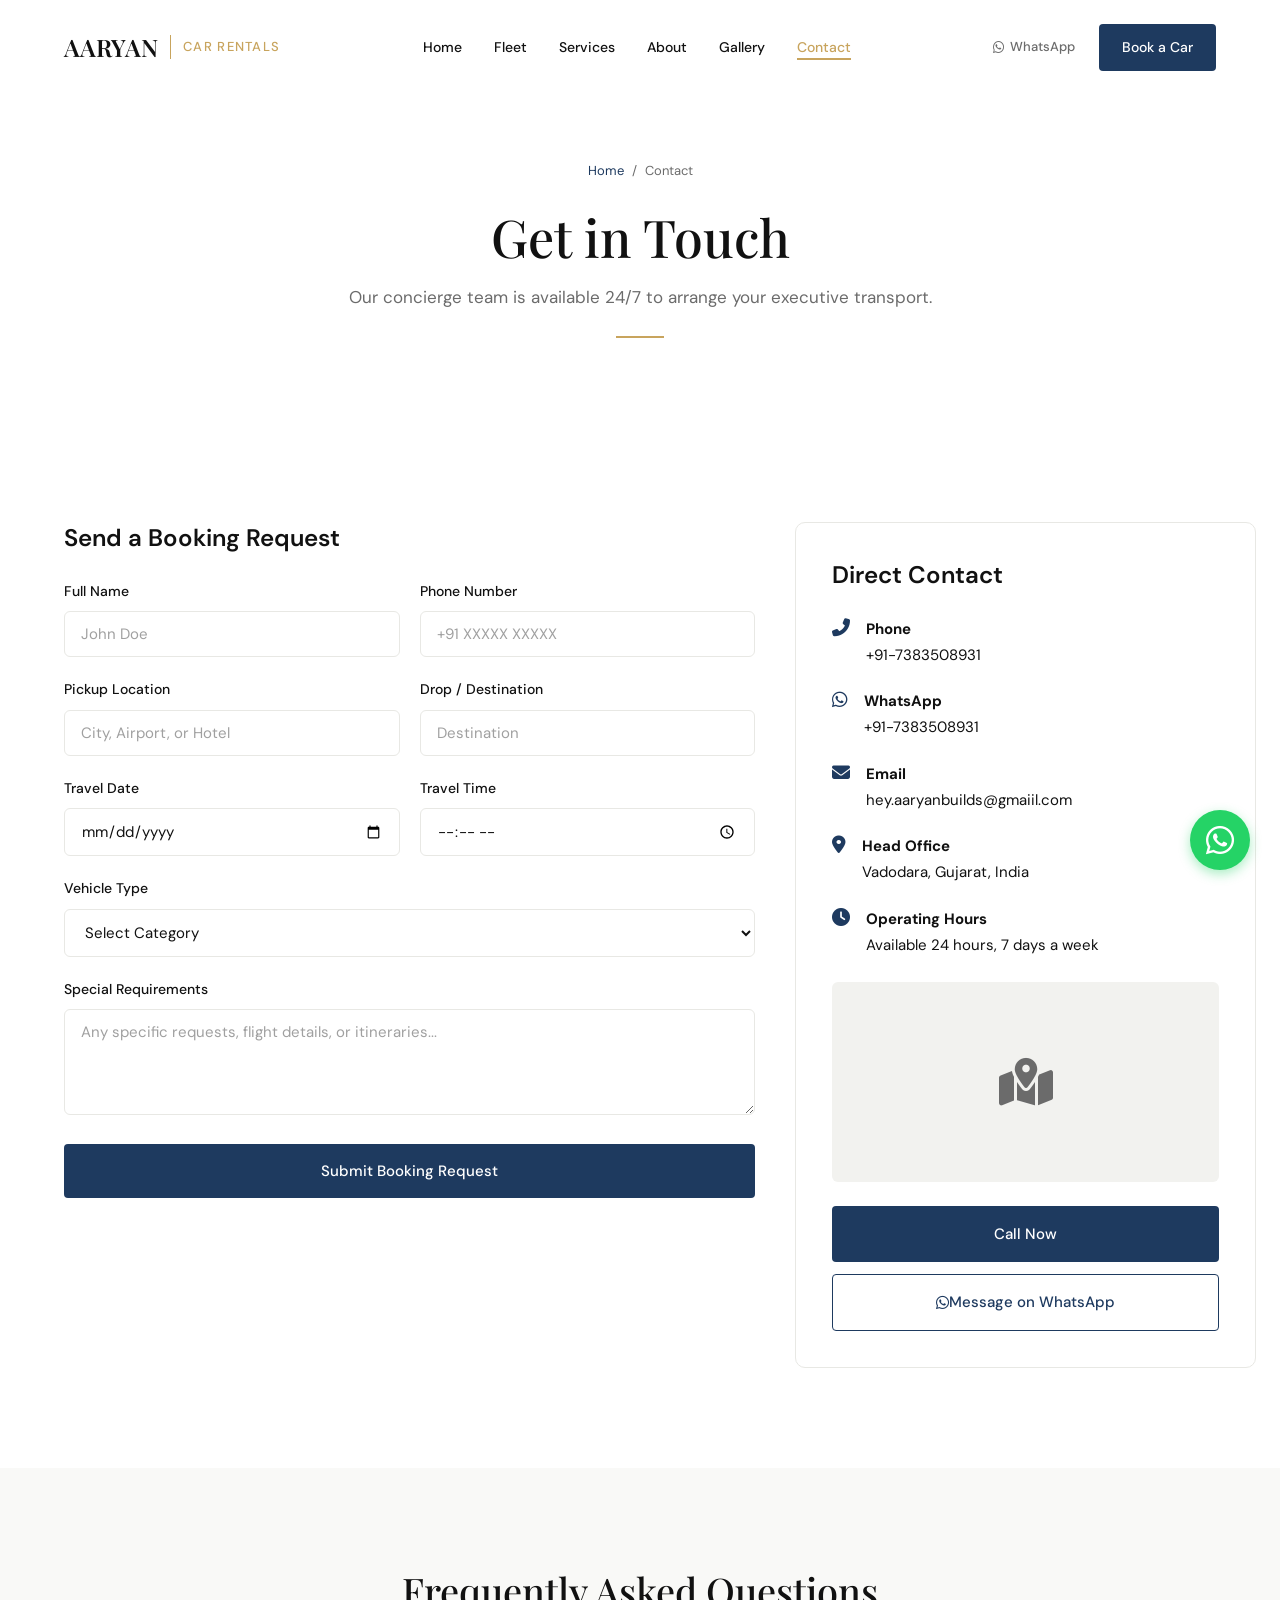
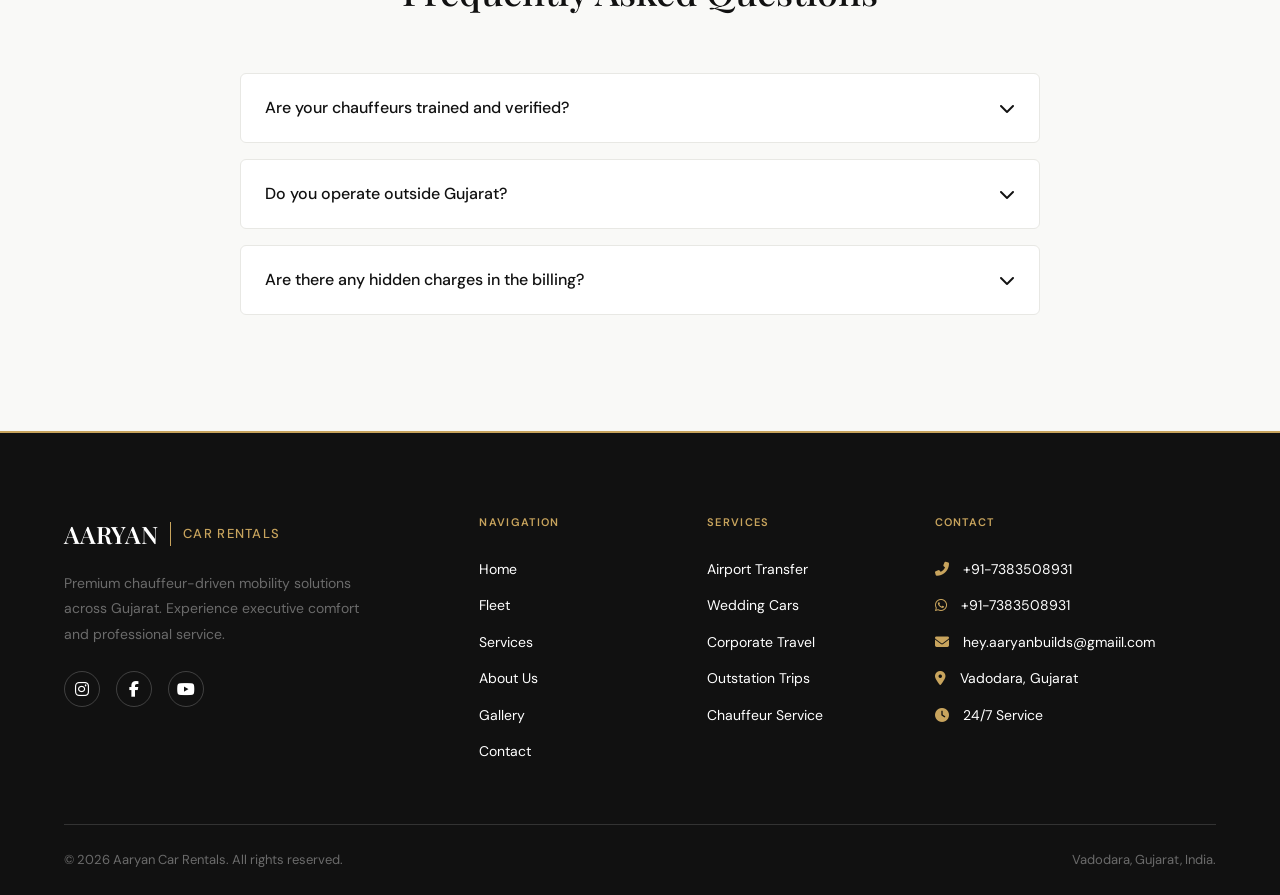
==== pages/contact.html @ c967dcd8 "Creates a whole website including SEO for car rental." ====
<!DOCTYPE html>
<html lang="en">
<head>
  <meta charset="UTF-8">
  <meta name="viewport" content="width=device-width, initial-scale=1.0">
  <title>Contact Us | Aaryan Car Rentals | Book Your Journey</title>
  <meta name="description" content="Contact Aaryan Car Rentals for luxury car bookings in Gujarat. Call, WhatsApp, or email us for airport transfers, weddings, and corporate travel.">
  
  <link rel="stylesheet" href="https://cdnjs.cloudflare.com/ajax/libs/font-awesome/6.4.0/css/all.min.css">
  <link rel="stylesheet" href="../assets/css/styles.css">
</head>
<body>

  <!-- Navbar -->
  <nav class="navbar">
    <div class="container nav-container">
      <a href="../index.html" class="nav-brand">
        <span class="logo-text">AARYAN</span>
        <div class="logo-separator"></div>
        <span class="logo-sub">Car Rentals</span>
      </a>
      
      <button class="mobile-menu-btn">
        <i class="fas fa-bars"></i>
      </button>

      <ul class="nav-links">
        <li><a href="../index.html" class="nav-link">Home</a></li>
        <li><a href="fleet.html" class="nav-link">Fleet</a></li>
        <li><a href="services.html" class="nav-link">Services</a></li>
        <li><a href="about.html" class="nav-link">About</a></li>
        <li><a href="gallery.html" class="nav-link">Gallery</a></li>
        <li><a href="contact.html" class="nav-link active">Contact</a></li>
      </ul>

      <div class="nav-actions">
        <a href="https://wa.me/917383508931" class="whatsapp-link" target="_blank">
          <i class="fab fa-whatsapp"></i> WhatsApp
        </a>
        <a href="contact.html" class="btn btn-primary nav-book-btn">Book a Car</a>
      </div>
    </div>
  </nav>

  <!-- Mobile Menu -->
  <div class="mobile-menu-overlay">
    <div class="mobile-nav-links">
      <a href="../index.html" class="mobile-nav-link">Home</a>
      <a href="fleet.html" class="mobile-nav-link">Fleet</a>
      <a href="services.html" class="mobile-nav-link">Services</a>
      <a href="about.html" class="mobile-nav-link">About</a>
      <a href="gallery.html" class="mobile-nav-link">Gallery</a>
      <a href="contact.html" class="mobile-nav-link">Contact</a>
    </div>
    <div class="mobile-nav-actions">
      <a href="contact.html" class="btn btn-primary">Book a Car</a>
      <a href="https://wa.me/917383508931" class="whatsapp-link" target="_blank">
        <i class="fab fa-whatsapp"></i> WhatsApp
      </a>
    </div>
  </div>

  <!-- Page Hero -->
  <header class="page-hero section-soft">
    <div class="container">
      <div class="breadcrumb animate-on-scroll">
        <a href="../index.html">Home</a> / <span>Contact</span>
      </div>
      <h1 class="page-hero-title animate-on-scroll delay-1">Get in Touch</h1>
      <p class="section-subtitle animate-on-scroll delay-2" style="max-width: 600px; margin: 0 auto;">Our concierge team is available 24/7 to arrange your executive transport.</p>
      <div class="gold-line-center animate-on-scroll delay-3"></div>
    </div>
  </header>

  <!-- Booking Section -->
  <section class="section">
    <div class="container">
      <div class="booking-grid">
        
        <!-- Form -->
        <div class="booking-form-wrapper animate-on-scroll">
          <h3 style="margin-bottom: 24px;">Send a Booking Request</h3>
          <form action="#" method="POST">
            <div class="form-row">
              <div class="form-group">
                <label class="form-label">Full Name</label>
                <input type="text" class="form-control" placeholder="John Doe" required>
              </div>
              <div class="form-group">
                <label class="form-label">Phone Number</label>
                <input type="tel" class="form-control" placeholder="+91 XXXXX XXXXX" required>
              </div>
            </div>
            
            <div class="form-row">
              <div class="form-group">
                <label class="form-label">Pickup Location</label>
                <input type="text" class="form-control" placeholder="City, Airport, or Hotel" required>
              </div>
              <div class="form-group">
                <label class="form-label">Drop / Destination</label>
                <input type="text" class="form-control" placeholder="Destination">
              </div>
            </div>

            <div class="form-row">
              <div class="form-group">
                <label class="form-label">Travel Date</label>
                <input type="date" class="form-control" required>
              </div>
              <div class="form-group">
                <label class="form-label">Travel Time</label>
                <input type="time" class="form-control" required>
              </div>
            </div>

            <div class="form-group">
              <label class="form-label">Vehicle Type</label>
              <select class="form-control" required>
                <option value="">Select Category</option>
                <option value="luxury">Luxury Sedan</option>
                <option value="suv">Premium SUV</option>
                <option value="van">Premium Van</option>
                <option value="wedding">Wedding Car</option>
                <option value="corporate">Corporate Fleet</option>
              </select>
            </div>

            <div class="form-group">
              <label class="form-label">Special Requirements</label>
              <textarea class="form-control" rows="4" placeholder="Any specific requests, flight details, or itineraries..."></textarea>
            </div>

            <button type="submit" class="btn btn-primary" style="width: 100%; padding: 16px;">Submit Booking Request</button>
          </form>
        </div>

        <!-- Contact Info -->
        <div class="booking-contact animate-on-scroll delay-1">
          <div class="contact-card">
            <h3 style="margin-bottom: 24px;">Direct Contact</h3>
            <div class="contact-row">
              <i class="fas fa-phone-alt"></i>
              <div class="contact-info">
                <strong>Phone</strong><br>
                +91-7383508931
              </div>
            </div>
            <div class="contact-row">
              <i class="fab fa-whatsapp"></i>
              <div class="contact-info">
                <strong>WhatsApp</strong><br>
                +91-7383508931
              </div>
            </div>
            <div class="contact-row">
              <i class="fas fa-envelope"></i>
              <div class="contact-info">
                <strong>Email</strong><br>
                hey.aaryanbuilds@gmaiil.com
              </div>
            </div>
            <div class="contact-row">
              <i class="fas fa-map-marker-alt"></i>
              <div class="contact-info">
                <strong>Head Office</strong><br>
                Vadodara, Gujarat, India
              </div>
            </div>
            <div class="contact-row">
              <i class="fas fa-clock"></i>
              <div class="contact-info">
                <strong>Operating Hours</strong><br>
                Available 24 hours, 7 days a week
              </div>
            </div>

            <div class="map-placeholder">
              <i class="fas fa-map-marked-alt fa-3x"></i>
            </div>

            <a href="tel:+917383508931" class="btn btn-primary" style="width: 100%; margin-bottom: 12px;">Call Now</a>
            <a href="https://wa.me/917383508931" class="btn btn-outline" style="width: 100%;"><i class="fab fa-whatsapp"></i> Message on WhatsApp</a>
          </div>
        </div>
      </div>
    </div>
  </section>

  <!-- FAQ Section -->
  <section class="section section-soft">
    <div class="container">
      <div class="section-header text-center animate-on-scroll">
        <h2>Frequently Asked Questions</h2>
      </div>
      
      <div style="max-width: 800px; margin: 0 auto;" class="animate-on-scroll delay-1">
        <div class="faq-item">
          <div class="faq-question">
            <span>Are your chauffeurs trained and verified?</span>
            <i class="fas fa-chevron-down"></i>
          </div>
          <div class="faq-answer">
            Yes, all our chauffeurs undergo rigorous background checks, defensive driving tests, and soft-skills training to ensure a safe, professional, and discreet experience.
          </div>
        </div>
        
        <div class="faq-item">
          <div class="faq-question">
            <span>Do you operate outside Gujarat?</span>
            <i class="fas fa-chevron-down"></i>
          </div>
          <div class="faq-answer">
            While our primary operations and dispatch centers are in Gujarat, we provide outstation travel to neighboring states like Maharashtra and Rajasthan upon request.
          </div>
        </div>

        <div class="faq-item">
          <div class="faq-question">
            <span>Are there any hidden charges in the billing?</span>
            <i class="fas fa-chevron-down"></i>
          </div>
          <div class="faq-answer">
            Absolutely not. We believe in complete transparency. Your quote will clearly outline all costs including fuel, driver allowance, and estimated tolls/taxes. 
          </div>
        </div>
      </div>
    </div>
  </section>

  <!-- Footer -->
  <footer class="footer">
    <div class="container">
      <div class="footer-grid">
        <div class="footer-brand-col">
          <a href="../index.html" class="nav-brand" style="margin-bottom: 16px;">
            <span class="logo-text">AARYAN</span>
            <div class="logo-separator"></div>
            <span class="logo-sub">Car Rentals</span>
          </a>
          <p class="footer-desc">Premium chauffeur-driven mobility solutions across Gujarat. Experience executive comfort and professional service.</p>
          <div class="social-icons">
            <a href="#" class="social-icon"><i class="fab fa-instagram"></i></a>
            <a href="#" class="social-icon"><i class="fab fa-facebook-f"></i></a>
            <a href="#" class="social-icon"><i class="fab fa-youtube"></i></a>
          </div>
        </div>
        
        <div>
          <h4 class="footer-heading">NAVIGATION</h4>
          <div class="footer-links">
            <a href="../index.html">Home</a>
            <a href="fleet.html">Fleet</a>
            <a href="services.html">Services</a>
            <a href="about.html">About Us</a>
            <a href="gallery.html">Gallery</a>
            <a href="contact.html">Contact</a>
          </div>
        </div>
        
        <div>
          <h4 class="footer-heading">SERVICES</h4>
          <div class="footer-links">
            <a href="airport-transfer.html">Airport Transfer</a>
            <a href="wedding-car-rental.html">Wedding Cars</a>
            <a href="corporate-car-rental.html">Corporate Travel</a>
            <a href="outstation-car-rental.html">Outstation Trips</a>
            <a href="chauffeur-service.html">Chauffeur Service</a>
          </div>
        </div>
        
        <div>
          <h4 class="footer-heading">CONTACT</h4>
          <div class="footer-contact-item"><i class="fas fa-phone-alt" style="margin-right: 10px; color: var(--color-gold);"></i> +91-7383508931</div>
          <div class="footer-contact-item"><i class="fab fa-whatsapp" style="margin-right: 10px; color: var(--color-gold);"></i> +91-7383508931</div>
          <div class="footer-contact-item"><i class="fas fa-envelope" style="margin-right: 10px; color: var(--color-gold);"></i> hey.aaryanbuilds@gmaiil.com</div>
          <div class="footer-contact-item"><i class="fas fa-map-marker-alt" style="margin-right: 10px; color: var(--color-gold);"></i> Vadodara, Gujarat</div>
          <div class="footer-contact-item"><i class="fas fa-clock" style="margin-right: 10px; color: var(--color-gold);"></i> 24/7 Service</div>
        </div>
      </div>
      
      <div class="footer-bottom">
        <div>&copy; 2026 Aaryan Car Rentals. All rights reserved.</div>
        <div>Vadodara, Gujarat, India.</div>
      </div>
    </div>
  </footer>

  <!-- Floating Elements -->
  <a href="https://wa.me/917383508931" class="floating-whatsapp" target="_blank" title="Book on WhatsApp">
    <i class="fab fa-whatsapp"></i>
    <span class="tooltip">Chat on WhatsApp</span>
  </a>

  <button class="back-to-top" title="Back to Top">
    <i class="fas fa-chevron-up"></i>
  </button>

  <script src="../assets/js/scripts.js"></script>
</body>
</html>
---- assets/css/styles.css ----
@import url('https://fonts.googleapis.com/css2?family=Cormorant+Garamond:ital,wght@1,400;1,500&family=DM+Sans:wght@400;500;600;700&family=Playfair+Display:wght@400;500;600;700&display=swap');

/* ==========================================================================
   CSS VARIABLES - PREMIUM EXECUTIVE DESIGN SYSTEM
   ========================================================================== */
:root {
  /* Colors */
  --color-white: #FFFFFF;
  --color-bg-soft: #F9F9F7;
  --color-bg-light: #F2F2EF;
  --color-text-primary: #111111;
  --color-text-muted: #6B6B6B;
  --color-gold: #C8A45D;
  --color-gold-light: #E8D5A8;
  --color-navy: #1E3A5F;
  --color-border: #E8E8E4;
  --color-shadow: rgba(0, 0, 0, 0.06);

  /* Typography */
  --font-heading: 'Playfair Display', Georgia, serif;
  --font-body: 'DM Sans', 'Inter', sans-serif;
  --font-accent: 'Cormorant Garamond', serif;

  /* Spacing */
  --section-padding: clamp(60px, 8vw, 100px);
  --section-padding-mobile: 64px;
  --container-width: 1200px;
  --gap-standard: clamp(16px, 3vw, 28px);
  --card-padding: clamp(24px, 4vw, 36px);

  /* Radii */
  --radius-sm: 4px;
  --radius-md: 6px;
  --radius-lg: 10px;
  --radius-xl: 12px;

  /* Transitions */
  --transition-fast: 0.2s ease;
  --transition-normal: 0.3s ease;
  --transition-slow: 0.6s ease-out;
}

/* ==========================================================================
   RESET & GLOBAL STYLES
   ========================================================================== */
* {
  margin: 0;
  padding: 0;
  box-sizing: border-box;
}

html {
  scroll-behavior: smooth;
}

body {
  font-family: var(--font-body);
  color: var(--color-text-primary);
  background-color: var(--color-white);
  line-height: 1.75;
  font-size: 16px;
  font-weight: 400;
  -webkit-font-smoothing: antialiased;
  -moz-osx-font-smoothing: grayscale;
}

::selection {
  background: rgba(200, 164, 93, 0.35);
  color: #111111;
}

::-moz-selection {
  background: rgba(200, 164, 93, 0.35);
  color: #111111;
}

h1,
h2,
h3,
h4,
h5,
h6 {
  font-family: var(--font-heading);
  color: var(--color-text-primary);
  font-weight: 500;
  margin-bottom: 1rem;
}

h1 {
  font-size: clamp(36px, 5vw, 52px);
  line-height: 1.15;
}

h2 {
  font-size: clamp(28px, 4vw, 38px);
  line-height: 1.2;
}

h3 {
  font-family: var(--font-body);
  font-size: clamp(20px, 3vw, 24px);
  line-height: 1.35;
  font-weight: 600;
}

a {
  text-decoration: none;
  color: inherit;
  transition: color var(--transition-fast);
}

ul {
  list-style: none;
}

img {
  max-width: 100%;
  height: auto;
  display: block;
}

.container {
  width: 100%;
  max-width: var(--container-width);
  margin: 0 auto;
  padding: 0 24px;
}

.section {
  padding: var(--section-padding) 0;
}

.section-soft {
  background-color: var(--color-bg-soft);
}

.text-center {
  text-align: center;
}

/* Label / Tag Styles */
.label-small {
  font-family: var(--font-body);
  font-size: 11px;
  letter-spacing: 0.12em;
  text-transform: uppercase;
  font-weight: 600;
  color: var(--color-gold);
  display: inline-block;
  margin-bottom: 12px;
}

.label-accent {
  font-family: var(--font-body);
  font-size: 11px;
  letter-spacing: 0.15em;
  text-transform: uppercase;
  color: var(--color-gold);
  display: flex;
  align-items: center;
  gap: 16px;
  margin-bottom: 16px;
}

.label-accent::before {
  content: '';
  display: inline-block;
  width: 32px;
  height: 1px;
  background-color: var(--color-gold);
}

.section-header {
  margin-bottom: 60px;
}

.section-subtitle {
  color: var(--color-text-muted);
  font-size: 17px;
  max-width: 600px;
  margin: 0 auto;
}

.gold-line-center {
  width: 48px;
  height: 2px;
  background-color: var(--color-gold);
  margin: 24px auto;
}

.gold-line-center.large {
  width: 60px;
}

/* ==========================================================================
   BUTTONS
   ========================================================================== */
.btn {
  display: inline-flex;
  align-items: center;
  justify-content: center;
  font-family: var(--font-body);
  font-size: 15px;
  font-weight: 500;
  padding: 14px 32px;
  border-radius: var(--radius-sm);
  cursor: pointer;
  transition: all var(--transition-fast);
  border: 1.5px solid transparent;
}

.btn-primary {
  background-color: var(--color-navy);
  color: var(--color-white);
}

.btn-primary:hover {
  background-color: #162a45;
  /* Darker navy */
}

.btn-outline {
  background-color: var(--color-white);
  color: var(--color-navy);
  border-color: var(--color-navy);
}

.btn-outline:hover {
  background-color: var(--color-bg-soft);
}

.btn-sm {
  font-size: 13px;
  padding: 9px 20px;
}

/* ==========================================================================
   NAVIGATION
   ========================================================================== */
.navbar {
  position: fixed;
  top: 0;
  left: 0;
  width: 100%;
  padding: 24px 0;
  z-index: 1000;
  background: transparent;
  border-bottom: 1px solid rgba(255, 255, 255, 0.1);
  transition: all var(--transition-normal);
}

.navbar.scrolled {
  background-color: var(--color-white);
  padding: 16px 0;
  border-bottom: 1px solid var(--color-border);
  box-shadow: 0 4px 24px var(--color-shadow);
}

.nav-container {
  display: flex;
  justify-content: space-between;
  align-items: center;
}

.nav-brand {
  display: flex;
  align-items: center;
  gap: 12px;
}

.nav-brand .logo-text {
  font-family: var(--font-heading);
  font-size: 24px;
  font-weight: 600;
  color: var(--color-text-primary);
  transition: color var(--transition-normal);
}

.nav-brand .logo-separator {
  width: 1px;
  height: 24px;
  background-color: var(--color-gold);
}

.nav-brand .logo-sub {
  font-family: var(--font-body);
  font-size: 13px;
  text-transform: uppercase;
  letter-spacing: 0.1em;
  color: var(--color-gold);
  font-weight: 500;
}

.nav-links {
  display: flex;
  gap: 32px;
}

.nav-link {
  font-family: var(--font-body);
  font-size: 14px;
  font-weight: 500;
  color: var(--color-text-primary);
  position: relative;
}

.nav-link::after {
  content: '';
  position: absolute;
  bottom: -4px;
  left: 0;
  width: 0;
  height: 2px;
  background-color: var(--color-gold);
  transition: width var(--transition-fast);
}

.nav-link:hover::after,
.nav-link.active::after {
  width: 100%;
}

.nav-link:hover,
.nav-link.active {
  color: var(--color-gold);
}

.nav-actions {
  display: flex;
  align-items: center;
  gap: 24px;
}

.whatsapp-link {
  font-size: 13px;
  color: var(--color-text-muted);
  font-weight: 500;
  display: flex;
  align-items: center;
  gap: 6px;
}

.whatsapp-link:hover {
  color: #25D366;
}

.nav-book-btn {
  font-size: 14px;
  padding: 10px 22px;
}

.mobile-menu-btn {
  display: none;
  background: none;
  border: none;
  color: var(--color-navy);
  font-size: 24px;
  cursor: pointer;
}

/* Mobile Menu Overlay */
.mobile-menu-overlay {
  position: fixed;
  top: 0;
  left: 0;
  width: 100%;
  height: 100vh;
  background-color: var(--color-white);
  z-index: 999;
  display: flex;
  flex-direction: column;
  justify-content: center;
  align-items: center;
  opacity: 0;
  pointer-events: none;
  transition: opacity var(--transition-normal);
}

.mobile-menu-overlay.active {
  opacity: 1;
  pointer-events: all;
}

.mobile-nav-links {
  display: flex;
  flex-direction: column;
  align-items: center;
  gap: 24px;
}

.mobile-nav-link {
  font-family: var(--font-heading);
  font-size: 32px;
  color: var(--color-text-primary);
}

.mobile-nav-actions {
  margin-top: 40px;
  display: flex;
  flex-direction: column;
  align-items: center;
  gap: 16px;
}

/* ==========================================================================
   HERO SECTION (index.html)
   ========================================================================== */
.hero {
  padding-top: 160px;
  padding-bottom: 100px;
  background-color: var(--color-white);
  min-height: 80vh;
  display: flex;
  align-items: center;
}

.hero-grid {
  display: grid;
  grid-template-columns: 55% 45%;
  gap: 40px;
  align-items: center;
}

.hero-content {
  padding-right: 40px;
}

.hero-title {
  margin-bottom: 24px;
}

.hero-desc {
  font-size: 18px;
  color: var(--color-text-muted);
  line-height: 1.8;
  max-width: 480px;
  margin-bottom: 36px;
}

.hero-actions {
  display: flex;
  gap: 14px;
  margin-bottom: 32px;
}

.hero-trust {
  display: flex;
  align-items: center;
  gap: 16px;
  font-size: 13px;
  color: var(--color-text-muted);
}

.hero-trust-separator {
  width: 1px;
  height: 12px;
  background-color: var(--color-border);
}

.hero-image-wrapper {
  position: relative;
  border-radius: var(--radius-xl);
  overflow: hidden;
  box-shadow: 0 12px 40px var(--color-shadow);
}

.hero-image-wrapper img {
  width: 100%;
  height: auto;
  object-fit: cover;
  display: block;
}

/* ==========================================================================
   PAGE HERO (Interior & SEO Pages)
   ========================================================================== */
.page-hero {
  padding-top: 160px;
  padding-bottom: 60px;
  background-color: var(--color-white);
  text-align: center;
}

.page-hero .label-accent {
  justify-content: center;
}

.page-hero-title {
  margin-bottom: 16px;
}

.breadcrumb {
  font-size: 13px;
  color: var(--color-text-muted);
  display: flex;
  justify-content: center;
  gap: 8px;
  margin-bottom: 24px;
}

.breadcrumb a {
  color: var(--color-navy);
}

.breadcrumb a:hover {
  text-decoration: underline;
}

/* ==========================================================================
   TRUST STATS
   ========================================================================== */
.stats-grid {
  display: grid;
  grid-template-columns: repeat(6, 1fr);
  gap: 0;
  text-align: center;
  position: relative;
}

.stat-item {
  position: relative;
  padding: 0 20px;
}

.stat-item:not(:last-child)::after {
  content: '';
  position: absolute;
  right: 0;
  top: 10%;
  height: 80%;
  width: 1px;
  background-color: var(--color-border);
}

.stat-number {
  font-family: var(--font-heading);
  font-size: 48px;
  color: var(--color-navy);
  line-height: 1;
  margin-bottom: 8px;
}

.stat-label {
  font-size: 13px;
  color: var(--color-text-muted);
  text-transform: uppercase;
  letter-spacing: 0.08em;
}

/* ==========================================================================
   FLEET & CAR CARDS
   ========================================================================== */
.filter-tabs {
  display: flex;
  justify-content: center;
  gap: 12px;
  margin-bottom: 48px;
  flex-wrap: wrap;
}

.filter-tab {
  background-color: var(--color-white);
  border: 1px solid var(--color-border);
  padding: 8px 24px;
  border-radius: 40px;
  font-size: 14px;
  font-weight: 500;
  color: var(--color-text-muted);
  cursor: pointer;
  transition: all var(--transition-fast);
}

.filter-tab.active,
.filter-tab:hover {
  background-color: var(--color-navy);
  color: var(--color-white);
  border-color: var(--color-navy);
}

.grid-3 {
  display: grid;
  grid-template-columns: repeat(3, 1fr);
  gap: var(--gap-standard);
}

.grid-4 {
  display: grid;
  grid-template-columns: repeat(4, 1fr);
  gap: var(--gap-standard);
}

.car-card {
  background-color: var(--color-white);
  border: 1px solid var(--color-border);
  border-radius: var(--radius-lg);
  overflow: hidden;
  transition: all var(--transition-normal);
  position: relative;
}

.car-card:hover {
  transform: translateY(-4px);
  box-shadow: 0 8px 32px rgba(0, 0, 0, 0.09);
}

.car-img-wrapper {
  position: relative;
  aspect-ratio: 16/9;
  overflow: hidden;
}

.car-img-wrapper img {
  width: 100%;
  height: 100%;
  object-fit: cover;
}

.car-card-accent-line {
  height: 2px;
  width: 40px;
  background-color: var(--color-gold);
}

.car-content {
  padding: 24px;
}

.car-category-badge {
  display: inline-block;
  font-size: 10px;
  text-transform: uppercase;
  color: var(--color-navy);
  border: 1px solid var(--color-navy);
  padding: 3px 10px;
  border-radius: 3px;
  margin-bottom: 12px;
  font-weight: 600;
}

.car-name {
  font-size: 18px;
  margin-bottom: 8px;
}

.car-specs {
  font-size: 13px;
  color: var(--color-text-muted);
  margin-bottom: 20px;
}

.car-card-divider {
  height: 1px;
  background-color: var(--color-border);
  margin-bottom: 20px;
}

.car-actions {
  display: flex;
  gap: 12px;
}

.car-actions .btn {
  flex: 1;
}

.chauffeur-badge {
  position: absolute;
  top: 16px;
  right: 16px;
  background-color: rgba(232, 213, 168, 0.9);
  /* light gold */
  color: var(--color-text-primary);
  font-size: 11px;
  font-weight: 600;
  padding: 4px 12px;
  border-radius: 4px;
  backdrop-filter: blur(4px);
}

/* ==========================================================================
   WHY CHOOSE US
   ========================================================================== */
.split-grid {
  display: grid;
  grid-template-columns: 55% 45%;
  gap: 60px;
  align-items: center;
}

.feature-rows {
  margin-top: 32px;
  display: flex;
  flex-direction: column;
  gap: 24px;
}

.feature-row {
  display: flex;
  gap: 16px;
  align-items: flex-start;
}

.feature-icon-box {
  width: 24px;
  height: 24px;
  color: var(--color-navy);
  flex-shrink: 0;
  margin-top: 2px;
}

.feature-row-title {
  font-size: 16px;
  font-weight: 600;
  margin-bottom: 4px;
}

.feature-row-desc {
  font-size: 14px;
  color: var(--color-text-muted);
}

.split-image {
  border-radius: var(--radius-lg);
  box-shadow: 0 12px 40px var(--color-shadow);
  overflow: hidden;
}

/* ==========================================================================
   SERVICES GRID
   ========================================================================== */
.service-card {
  background-color: var(--color-white);
  border: 1px solid var(--color-border);
  border-radius: var(--radius-lg);
  padding: 36px 28px;
  transition: all var(--transition-normal);
}

.service-card:hover {
  border-color: var(--color-gold-light);
}

.service-icon {
  width: 40px;
  height: 40px;
  color: var(--color-gold);
  margin-bottom: 24px;
  transition: transform var(--transition-normal);
}

.service-card:hover .service-icon {
  transform: scale(1.05);
}

.service-title {
  font-size: 17px;
  margin-bottom: 12px;
}

.service-desc {
  font-size: 14px;
  color: var(--color-text-muted);
  margin-bottom: 24px;
}

.service-link {
  font-size: 13px;
  color: var(--color-navy);
  font-weight: 500;
  display: inline-flex;
  align-items: center;
  gap: 4px;
}

.service-link:hover {
  color: var(--color-gold);
}

/* ==========================================================================
   THE AARYAN EXPERIENCE
   ========================================================================== */
.experience-content {
  max-width: 780px;
  margin: 0 auto;
}

.experience-desc {
  font-size: 17px;
  color: var(--color-text-muted);
  line-height: 1.9;
  text-align: center;
}

.experience-grid {
  margin-top: 48px;
  display: grid;
  grid-template-columns: repeat(4, 1fr);
  gap: 24px;
  text-align: center;
}

.exp-feature-icon {
  color: var(--color-gold);
  font-size: 36px;
  margin-bottom: 16px;
}

.exp-feature-title {
  font-size: 14px;
  font-weight: 600;
  margin-bottom: 8px;
}

.exp-feature-desc {
  font-size: 13px;
  color: var(--color-text-muted);
}

/* ==========================================================================
   TESTIMONIALS CAROUSEL
   ========================================================================== */
.testimonials-container {
  position: relative;
  overflow: hidden;
  padding: 20px 0;
}

.testimonials-track {
  display: flex;
  gap: 28px;
  transition: transform 0.5s ease;
}

.testimonial-card {
  flex: 0 0 calc(33.333% - 19px);
  background-color: var(--color-white);
  border: 1px solid var(--color-border);
  border-left: 3px solid var(--color-gold);
  border-radius: var(--radius-lg);
  padding: 36px;
  box-shadow: 0 4px 24px var(--color-shadow);
}

.test-stars {
  color: var(--color-gold);
  font-size: 14px;
  margin-bottom: 16px;
}

.test-quote {
  font-size: 16px;
  font-style: italic;
  color: var(--color-text-primary);
  line-height: 1.8;
  margin-bottom: 24px;
}

.test-divider {
  height: 1px;
  background-color: var(--color-border);
  margin-bottom: 16px;
}

.test-name {
  font-size: 15px;
  font-weight: 600;
  margin-bottom: 4px;
}

.test-title {
  font-size: 13px;
  color: var(--color-text-muted);
}

.carousel-controls {
  display: flex;
  justify-content: center;
  gap: 16px;
  margin-top: 32px;
}

.carousel-btn {
  width: 40px;
  height: 40px;
  border-radius: 50%;
  border: 1px solid var(--color-border);
  background: var(--color-white);
  color: var(--color-navy);
  cursor: pointer;
  display: flex;
  align-items: center;
  justify-content: center;
  transition: all var(--transition-fast);
}

.carousel-btn:hover {
  background: var(--color-navy);
  color: var(--color-white);
}

/* ==========================================================================
   GALLERY
   ========================================================================== */
.gallery-grid {
  columns: 3 300px;
  column-gap: var(--gap-standard);
}

.gallery-item {
  margin-bottom: var(--gap-standard);
  break-inside: avoid;
  position: relative;
  border-radius: 8px;
  overflow: hidden;
  box-shadow: 0 4px 24px var(--color-shadow);
  cursor: pointer;
}

.gallery-item img {
  width: 100%;
  transition: transform var(--transition-slow);
}

.gallery-overlay {
  position: absolute;
  top: 0;
  left: 0;
  width: 100%;
  height: 100%;
  background-color: rgba(255, 255, 255, 0.1);
  display: flex;
  align-items: center;
  justify-content: center;
  opacity: 0;
  transition: opacity var(--transition-normal);
}

.gallery-overlay i {
  color: var(--color-white);
  font-size: 24px;
  text-shadow: 0 2px 4px rgba(0, 0, 0, 0.5);
}

.gallery-item:hover img {
  transform: scale(1.02);
}

.gallery-item:hover .gallery-overlay {
  opacity: 1;
}

/* Lightbox */
.lightbox {
  position: fixed;
  top: 0;
  left: 0;
  width: 100%;
  height: 100%;
  background-color: rgba(255, 255, 255, 0.98);
  z-index: 2000;
  display: flex;
  align-items: center;
  justify-content: center;
  opacity: 0;
  pointer-events: none;
  transition: opacity var(--transition-normal);
}

.lightbox.active {
  opacity: 1;
  pointer-events: all;
}

.lightbox-content {
  max-width: 90%;
  max-height: 90vh;
  position: relative;
}

.lightbox-img {
  max-width: 100%;
  max-height: 90vh;
  border-radius: 8px;
  box-shadow: 0 12px 40px rgba(0, 0, 0, 0.15);
}

.lightbox-close,
.lightbox-prev,
.lightbox-next {
  position: absolute;
  background: none;
  border: none;
  color: var(--color-text-primary);
  font-size: 32px;
  cursor: pointer;
  z-index: 2001;
}

.lightbox-close {
  top: 24px;
  right: 24px;
}

.lightbox-prev {
  left: 24px;
  top: 50%;
  transform: translateY(-50%);
}

.lightbox-next {
  right: 24px;
  top: 50%;
  transform: translateY(-50%);
}

/* ==========================================================================
   CORPORATE PARTNERS STRIP
   ========================================================================== */
.partners-overflow {
  overflow: hidden;
  width: 100%;
  position: relative;
}

/* Add mask for smooth fading edges */
.partners-overflow::before,
.partners-overflow::after {
  content: "";
  position: absolute;
  top: 0;
  width: 100px;
  height: 100%;
  z-index: 2;
}

.partners-overflow::before {
  left: 0;
  background: linear-gradient(to right, white 0%, rgba(255, 255, 255, 0) 100%);
}

.partners-overflow::after {
  right: 0;
  background: linear-gradient(to left, white 0%, rgba(255, 255, 255, 0) 100%);
}

.partners-track {
  display: flex;
  gap: 40px;
  width: max-content;
  animation: scrollLogoStrip 30s linear infinite;
}

.partners-track:hover {
  animation-play-state: paused;
}

.partner-logo {
  width: 160px;
  height: 60px;
  border: 1px solid var(--color-border);
  border-radius: var(--radius-md);
  display: flex;
  align-items: center;
  justify-content: center;
  font-family: var(--font-body);
  font-size: 13px;
  font-weight: 500;
  color: var(--color-text-muted);
  background-color: var(--color-white);
  flex-shrink: 0;
}

@keyframes scrollLogoStrip {
  0% {
    transform: translateX(0);
  }

  100% {
    transform: translateX(-50%);
  }

  /* Assumes track is doubled */
}

/* ==========================================================================
   BOOKING & FORMS
   ========================================================================== */
.booking-grid {
  display: grid;
  grid-template-columns: 60% 40%;
  gap: 40px;
}

.form-group {
  margin-bottom: 20px;
}

.form-row {
  display: grid;
  grid-template-columns: 1fr 1fr;
  gap: 20px;
}

.form-label {
  display: block;
  font-size: 14px;
  font-weight: 500;
  margin-bottom: 8px;
  color: var(--color-text-primary);
}

.form-control {
  width: 100%;
  background-color: var(--color-white);
  border: 1px solid var(--color-border);
  border-radius: var(--radius-md);
  padding: 12px 16px;
  font-family: var(--font-body);
  font-size: 15px;
  color: var(--color-text-primary);
  transition: border-color var(--transition-fast);
}

.form-control:focus {
  outline: none;
  border-color: var(--color-navy);
}

.form-control::placeholder {
  color: #A0A0A0;
}

textarea.form-control {
  resize: vertical;
}

.contact-card {
  background-color: var(--color-white);
  border: 1px solid var(--color-border);
  border-radius: var(--radius-lg);
  padding: 36px;
}

.contact-row {
  display: flex;
  align-items: flex-start;
  gap: 16px;
  margin-bottom: 20px;
}

.contact-row i {
  color: var(--color-navy);
  font-size: 18px;
  margin-top: 3px;
}

.contact-info {
  font-size: 15px;
  color: var(--color-text-primary);
}

.map-placeholder {
  width: 100%;
  height: 200px;
  background-color: var(--color-bg-light);
  border-radius: var(--radius-md);
  margin-top: 24px;
  margin-bottom: 24px;
  display: flex;
  align-items: center;
  justify-content: center;
  color: var(--color-text-muted);
}

/* ==========================================================================
   FOOTER (The only dark section)
   ========================================================================== */
.footer {
  background-color: #111111;
  color: var(--color-text-muted);
  border-top: 2px solid var(--color-gold);
  padding-top: 80px;
}

.footer .logo-text {
  color: var(--color-white);
}

.footer-grid {
  display: grid;
  grid-template-columns: 2fr 1fr 1fr 1.5fr;
  gap: 40px;
  margin-bottom: 60px;
}

.footer-desc {
  font-size: 14px;
  line-height: 1.8;
  margin-top: 16px;
  margin-bottom: 24px;
  max-width: 300px;
}

.social-icons {
  display: flex;
  gap: 16px;
}

.social-icon {
  width: 36px;
  height: 36px;
  border-radius: 50%;
  border: 1px solid rgba(255, 255, 255, 0.2);
  display: flex;
  align-items: center;
  justify-content: center;
  color: var(--color-white);
  transition: all var(--transition-fast);
}

.social-icon:hover {
  background-color: var(--color-white);
  color: #111111;
}

.footer-heading {
  font-family: var(--font-body);
  font-size: 11px;
  font-weight: 600;
  letter-spacing: 0.12em;
  text-transform: uppercase;
  color: var(--color-gold);
  margin-bottom: 24px;
}

.footer-links {
  display: flex;
  flex-direction: column;
  gap: 12px;
}

.footer-links a {
  color: var(--color-white);
  font-size: 14px;
}

.footer-links a:hover {
  color: var(--color-gold);
}

.footer-contact-item {
  margin-bottom: 12px;
  font-size: 14px;
  color: var(--color-white);
}

.footer-bottom {
  border-top: 1px solid #333333;
  padding: 24px 0;
  display: flex;
  justify-content: space-between;
  align-items: center;
  font-size: 13px;
}

/* ==========================================================================
   FLOATING ELEMENTS
   ========================================================================== */
.floating-whatsapp {
  position: fixed;
  bottom: 30px;
  right: 30px;
  width: 60px;
  height: 60px;
  background-color: #25D366;
  color: var(--color-white);
  border-radius: 50%;
  display: flex;
  align-items: center;
  justify-content: center;
  font-size: 32px;
  z-index: 900;
  box-shadow: 0 4px 12px rgba(37, 211, 102, 0.4);
  animation: softPulse 2s infinite;
}

.floating-whatsapp .tooltip {
  position: absolute;
  right: 75px;
  background-color: var(--color-white);
  color: var(--color-text-primary);
  padding: 6px 12px;
  border-radius: 20px;
  font-size: 13px;
  font-weight: 500;
  white-space: nowrap;
  box-shadow: 0 4px 12px var(--color-shadow);
  opacity: 0;
  pointer-events: none;
  transition: opacity var(--transition-fast);
}

.floating-whatsapp:hover .tooltip {
  opacity: 1;
}

@keyframes softPulse {
  0% {
    box-shadow: 0 0 0 0 rgba(37, 211, 102, 0.4);
  }

  70% {
    box-shadow: 0 0 0 15px rgba(37, 211, 102, 0);
  }

  100% {
    box-shadow: 0 0 0 0 rgba(37, 211, 102, 0);
  }
}

.back-to-top {
  position: fixed;
  bottom: 105px;
  right: 35px;
  width: 50px;
  height: 50px;
  background-color: var(--color-white);
  border: 1px solid var(--color-navy);
  color: var(--color-navy);
  border-radius: 50%;
  display: flex;
  align-items: center;
  justify-content: center;
  font-size: 18px;
  z-index: 900;
  cursor: pointer;
  opacity: 0;
  pointer-events: none;
  transition: all var(--transition-normal);
}

.back-to-top.visible {
  opacity: 1;
  pointer-events: all;
}

.back-to-top:hover {
  background-color: var(--color-navy);
  color: var(--color-white);
}

/* ==========================================================================
   INTERIOR PAGES SPECIFICS
   ========================================================================== */

/* About Page */
.value-card {
  text-align: center;
  padding: 32px 24px;
  background: var(--color-white);
  border: 1px solid var(--color-border);
  border-radius: var(--radius-lg);
}

/* Services Pages (SEO) */
.service-steps-grid {
  display: grid;
  grid-template-columns: repeat(3, 1fr);
  gap: 40px;
}

.service-step {
  text-align: center;
}

.step-number-navy {
  width: 60px;
  height: 60px;
  background: var(--color-navy);
  color: var(--color-white);
  border-radius: 50%;
  display: flex;
  align-items: center;
  justify-content: center;
  font-family: var(--font-heading);
  font-size: 24px;
  margin: 0 auto 20px;
}

/* FAQ Accordion */
.faq-item {
  border: 1px solid var(--color-border);
  border-radius: var(--radius-md);
  margin-bottom: 16px;
  background: var(--color-white);
}

.faq-question {
  padding: 20px 24px;
  display: flex;
  justify-content: space-between;
  align-items: center;
  cursor: pointer;
  font-weight: 500;
}

.faq-answer {
  padding: 0 24px 20px;
  color: var(--color-text-muted);
  display: none;
}

.faq-item.active .faq-answer {
  display: block;
}

.faq-item.active .faq-question i {
  transform: rotate(180deg);
}

/* ==========================================================================
   ANIMATIONS (Scroll Reveal)
   ========================================================================== */
.animate-on-scroll {
  opacity: 0;
  transform: translateY(24px);
  transition: opacity 0.6s ease-out, transform 0.6s ease-out;
}

.animate-on-scroll.is-visible {
  opacity: 1;
  transform: translateY(0);
}

.delay-1 {
  transition-delay: 0.1s;
}

.delay-2 {
  transition-delay: 0.2s;
}

.delay-3 {
  transition-delay: 0.3s;
}

.delay-4 {
  transition-delay: 0.4s;
}
/* ==========================================================================
   RESPONSIVE DESIGN (PREMIUM MOBILE UX)
   ========================================================================== */

/* Tablet Landscape (1024px) */
@media (max-width: 1024px) {
  .hero-grid,
  .split-grid,
  .booking-grid {
    grid-template-columns: 1fr;
    gap: 48px;
  }

  .hero-content {
    padding-right: 0;
    text-align: center;
  }

  .hero-desc {
    margin: 0 auto 36px;
  }

  .hero-actions {
    justify-content: center;
  }

  .hero-trust {
    justify-content: center;
  }

  .stats-grid {
    grid-template-columns: repeat(3, 1fr);
    row-gap: 40px;
  }

  .stat-item:nth-child(3)::after {
    display: none;
  }

  .grid-4,
  .grid-3 {
    grid-template-columns: repeat(2, 1fr);
  }

  .footer-grid {
    grid-template-columns: repeat(2, 1fr);
  }

  .testimonial-card {
    flex: 0 0 calc(50% - 14px);
  }
}

/* Tablet Portrait & Large Mobile (768px) */
@media (max-width: 768px) {
  .nav-links,
  .nav-actions {
    display: none;
  }

  .mobile-menu-btn {
    display: flex;
    align-items: center;
    justify-content: center;
    width: 44px;
    height: 44px; /* Improved touch target */
  }

  .stats-grid {
    grid-template-columns: repeat(2, 1fr);
  }

  .stat-item:nth-child(even)::after {
    display: none;
  }

  .stat-item:nth-child(odd)::after {
    display: block;
  }

  .grid-4,
  .grid-3 {
    grid-template-columns: 1fr;
  }

  .service-steps-grid {
    grid-template-columns: 1fr;
  }

  .gallery-grid {
    columns: 2 150px;
  }

  .form-row {
    grid-template-columns: 1fr;
  }

  .footer-grid {
    grid-template-columns: 1fr;
  }

  .footer-bottom {
    flex-direction: column;
    text-align: center;
    gap: 16px;
  }

  .testimonial-card {
    flex: 0 0 100%;
  }

  /* Make CTA buttons full width in cards on mobile */
  .car-actions {
    flex-direction: column;
  }
  
  .car-actions .btn {
    width: 100%;
  }
}

/* Standard Mobile (425px) */
@media (max-width: 425px) {
  .hero-actions {
    flex-direction: column;
    width: 100%;
  }

  .hero-actions .btn {
    width: 100%;
  }

  .stats-grid {
    grid-template-columns: 1fr;
  }

  .stat-item::after {
    display: none !important;
  }

  .gallery-grid {
    columns: 1;
  }
  
  /* Optimize floating elements to not overlap important content */
  .floating-whatsapp {
    bottom: 24px;
    right: 24px;
    width: 52px;
    height: 52px;
    font-size: 28px;
  }
  
  .back-to-top {
    bottom: 24px;
    left: 24px; /* Move to left to balance WhatsApp */
    right: auto;
  }
}

/* Small Mobile (375px) */
@media (max-width: 375px) {
  .hero-trust {
    flex-direction: column;
    gap: 12px;
  }

  .hero-trust-separator {
    display: none;
  }
  
  .stat-number {
    font-size: 40px;
  }
}

/* Extra Small Mobile (320px) */
@media (max-width: 320px) {
  .car-content {
    padding: 16px;
  }
  
  .service-card {
    padding: 24px 16px;
  }
}
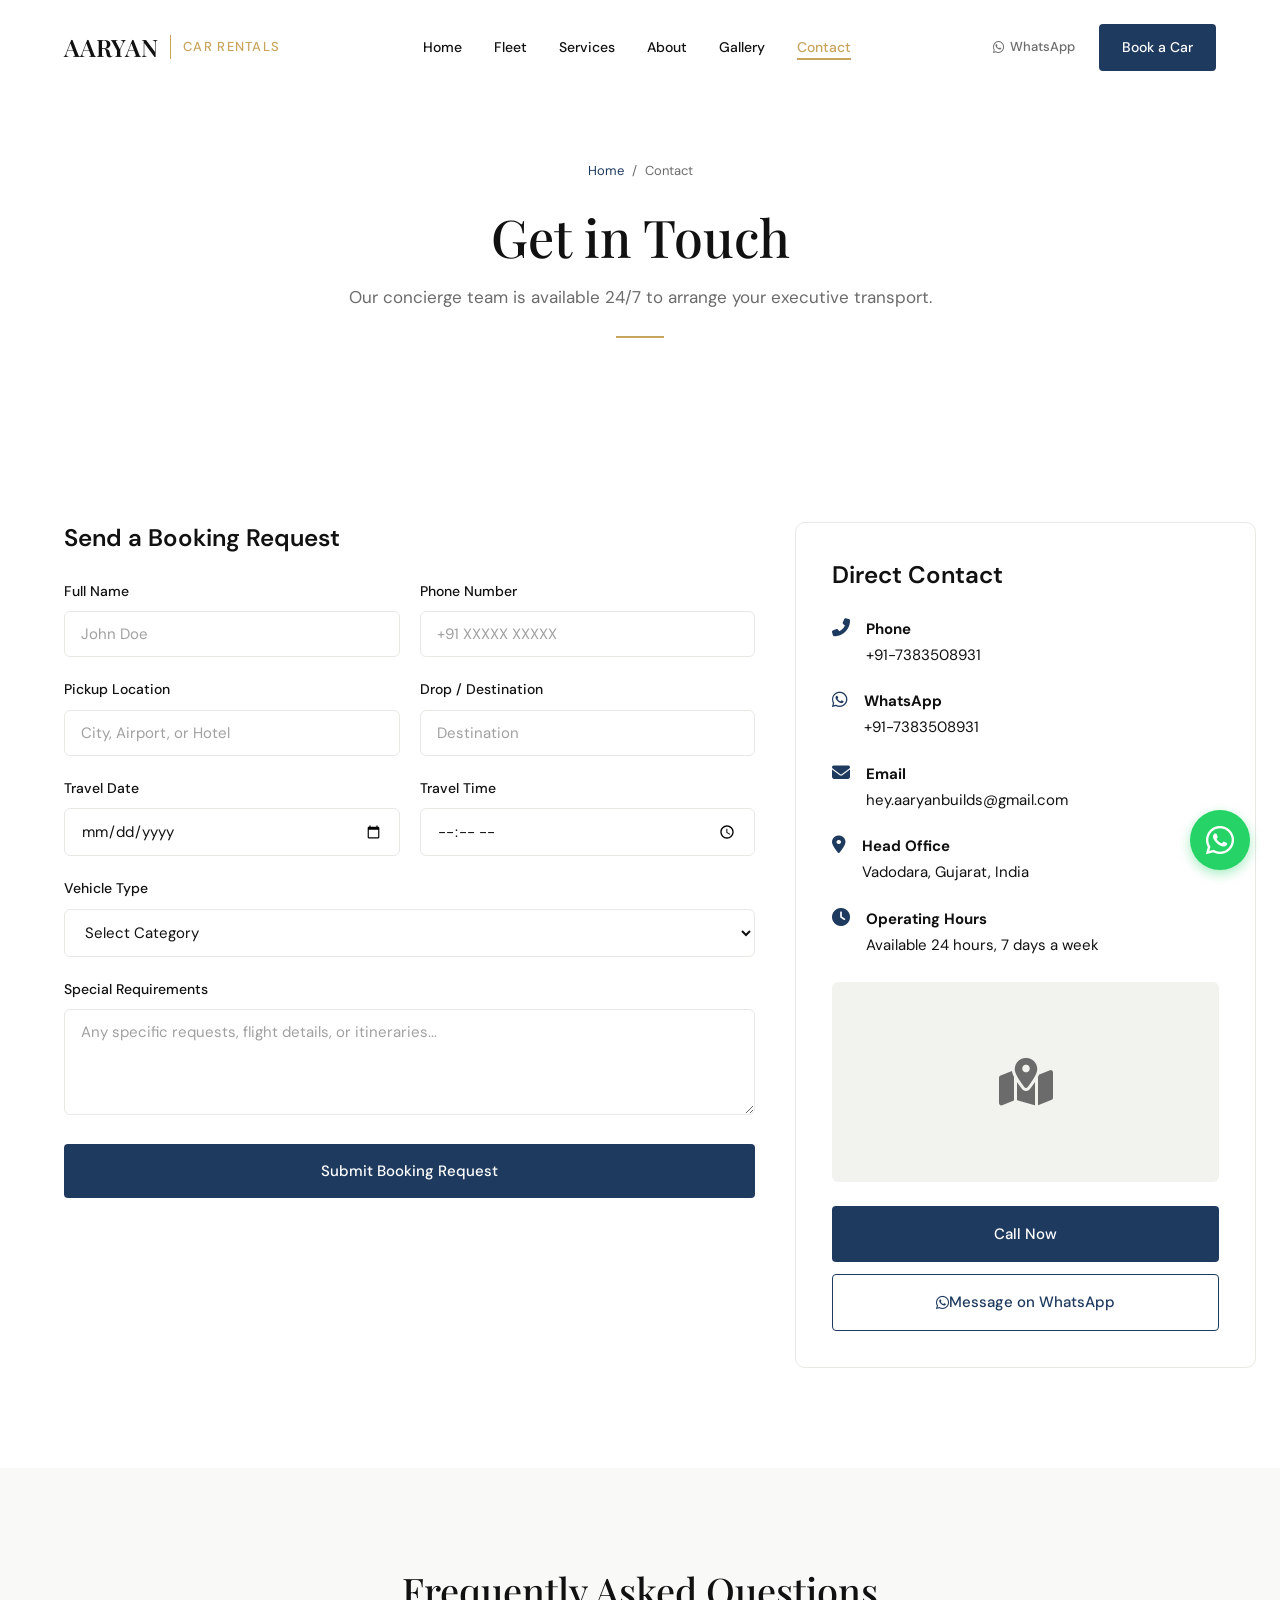
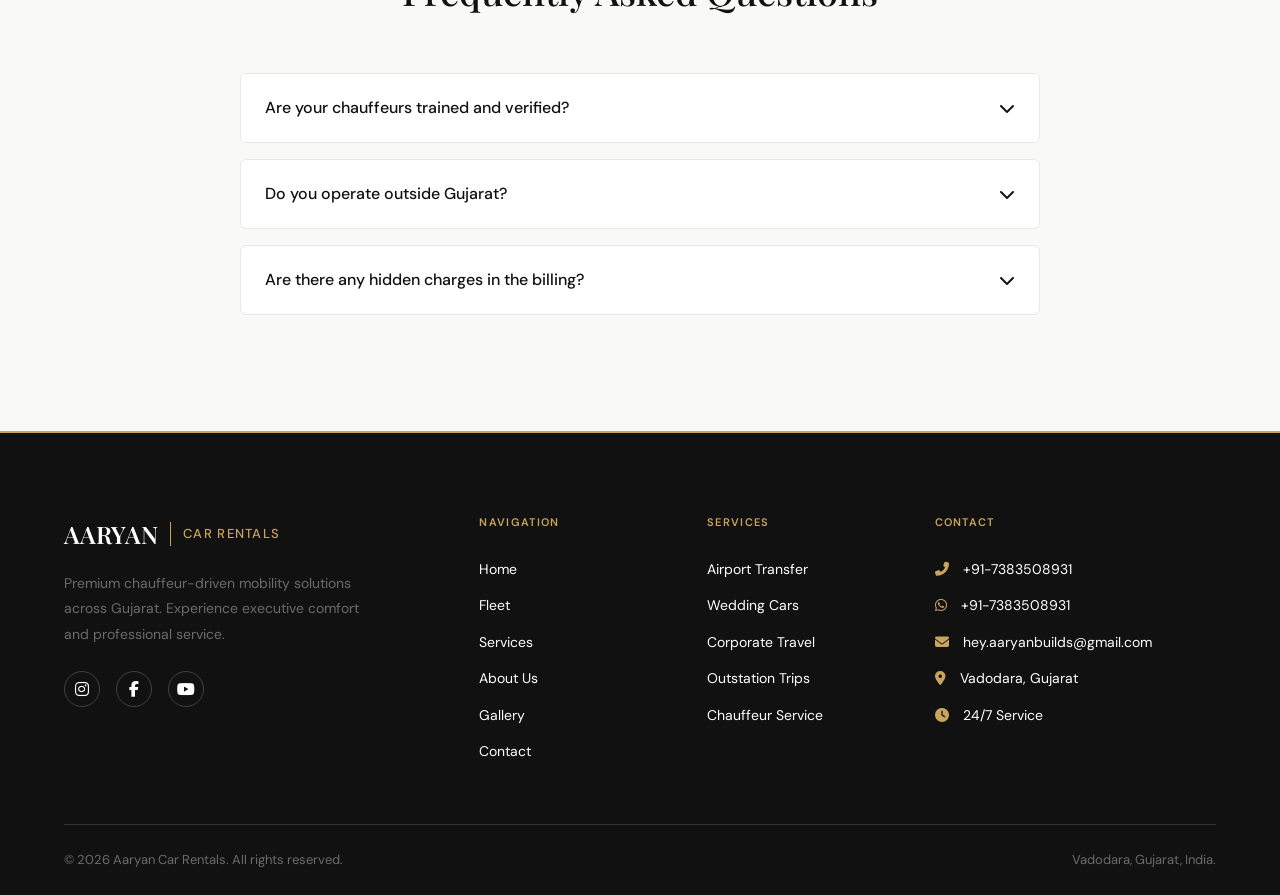
==== commit f93e1317: "fixed gmail problem" ====
--- a/pages/contact.html
+++ b/pages/contact.html
@@ -1,301 +1,318 @@
 <!DOCTYPE html>
 <html lang="en">
-<head>
-  <meta charset="UTF-8">
-  <meta name="viewport" content="width=device-width, initial-scale=1.0">
-  <title>Contact Us | Aaryan Car Rentals | Book Your Journey</title>
-  <meta name="description" content="Contact Aaryan Car Rentals for luxury car bookings in Gujarat. Call, WhatsApp, or email us for airport transfers, weddings, and corporate travel.">
-  
-  <link rel="stylesheet" href="https://cdnjs.cloudflare.com/ajax/libs/font-awesome/6.4.0/css/all.min.css">
-  <link rel="stylesheet" href="../assets/css/styles.css">
-</head>
-<body>
-
-  <!-- Navbar -->
-  <nav class="navbar">
-    <div class="container nav-container">
-      <a href="../index.html" class="nav-brand">
-        <span class="logo-text">AARYAN</span>
-        <div class="logo-separator"></div>
-        <span class="logo-sub">Car Rentals</span>
-      </a>
-      
-      <button class="mobile-menu-btn">
-        <i class="fas fa-bars"></i>
-      </button>
-
-      <ul class="nav-links">
-        <li><a href="../index.html" class="nav-link">Home</a></li>
-        <li><a href="fleet.html" class="nav-link">Fleet</a></li>
-        <li><a href="services.html" class="nav-link">Services</a></li>
-        <li><a href="about.html" class="nav-link">About</a></li>
-        <li><a href="gallery.html" class="nav-link">Gallery</a></li>
-        <li><a href="contact.html" class="nav-link active">Contact</a></li>
-      </ul>
-
-      <div class="nav-actions">
+
+  <head>
+    <meta charset="UTF-8">
+    <meta name="viewport" content="width=device-width, initial-scale=1.0">
+    <title>Contact Us | Aaryan Car Rentals | Book Your Journey</title>
+    <meta name="description"
+      content="Contact Aaryan Car Rentals for luxury car bookings in Gujarat. Call, WhatsApp, or email us for airport transfers, weddings, and corporate travel.">
+
+    <link rel="stylesheet" href="https://cdnjs.cloudflare.com/ajax/libs/font-awesome/6.4.0/css/all.min.css">
+    <link rel="stylesheet" href="../assets/css/styles.css">
+  </head>
+
+  <body>
+
+    <!-- Navbar -->
+    <nav class="navbar">
+      <div class="container nav-container">
+        <a href="../index.html" class="nav-brand">
+          <span class="logo-text">AARYAN</span>
+          <div class="logo-separator"></div>
+          <span class="logo-sub">Car Rentals</span>
+        </a>
+
+        <button class="mobile-menu-btn">
+          <i class="fas fa-bars"></i>
+        </button>
+
+        <ul class="nav-links">
+          <li><a href="../index.html" class="nav-link">Home</a></li>
+          <li><a href="fleet.html" class="nav-link">Fleet</a></li>
+          <li><a href="services.html" class="nav-link">Services</a></li>
+          <li><a href="about.html" class="nav-link">About</a></li>
+          <li><a href="gallery.html" class="nav-link">Gallery</a></li>
+          <li><a href="contact.html" class="nav-link active">Contact</a></li>
+        </ul>
+
+        <div class="nav-actions">
+          <a href="https://wa.me/917383508931" class="whatsapp-link" target="_blank">
+            <i class="fab fa-whatsapp"></i> WhatsApp
+          </a>
+          <a href="contact.html" class="btn btn-primary nav-book-btn">Book a Car</a>
+        </div>
+      </div>
+    </nav>
+
+    <!-- Mobile Menu -->
+    <div class="mobile-menu-overlay">
+      <div class="mobile-nav-links">
+        <a href="../index.html" class="mobile-nav-link">Home</a>
+        <a href="fleet.html" class="mobile-nav-link">Fleet</a>
+        <a href="services.html" class="mobile-nav-link">Services</a>
+        <a href="about.html" class="mobile-nav-link">About</a>
+        <a href="gallery.html" class="mobile-nav-link">Gallery</a>
+        <a href="contact.html" class="mobile-nav-link">Contact</a>
+      </div>
+      <div class="mobile-nav-actions">
+        <a href="contact.html" class="btn btn-primary">Book a Car</a>
         <a href="https://wa.me/917383508931" class="whatsapp-link" target="_blank">
           <i class="fab fa-whatsapp"></i> WhatsApp
         </a>
-        <a href="contact.html" class="btn btn-primary nav-book-btn">Book a Car</a>
       </div>
     </div>
-  </nav>
-
-  <!-- Mobile Menu -->
-  <div class="mobile-menu-overlay">
-    <div class="mobile-nav-links">
-      <a href="../index.html" class="mobile-nav-link">Home</a>
-      <a href="fleet.html" class="mobile-nav-link">Fleet</a>
-      <a href="services.html" class="mobile-nav-link">Services</a>
-      <a href="about.html" class="mobile-nav-link">About</a>
-      <a href="gallery.html" class="mobile-nav-link">Gallery</a>
-      <a href="contact.html" class="mobile-nav-link">Contact</a>
-    </div>
-    <div class="mobile-nav-actions">
-      <a href="contact.html" class="btn btn-primary">Book a Car</a>
-      <a href="https://wa.me/917383508931" class="whatsapp-link" target="_blank">
-        <i class="fab fa-whatsapp"></i> WhatsApp
-      </a>
-    </div>
-  </div>
-
-  <!-- Page Hero -->
-  <header class="page-hero section-soft">
-    <div class="container">
-      <div class="breadcrumb animate-on-scroll">
-        <a href="../index.html">Home</a> / <span>Contact</span>
-      </div>
-      <h1 class="page-hero-title animate-on-scroll delay-1">Get in Touch</h1>
-      <p class="section-subtitle animate-on-scroll delay-2" style="max-width: 600px; margin: 0 auto;">Our concierge team is available 24/7 to arrange your executive transport.</p>
-      <div class="gold-line-center animate-on-scroll delay-3"></div>
-    </div>
-  </header>
-
-  <!-- Booking Section -->
-  <section class="section">
-    <div class="container">
-      <div class="booking-grid">
-        
-        <!-- Form -->
-        <div class="booking-form-wrapper animate-on-scroll">
-          <h3 style="margin-bottom: 24px;">Send a Booking Request</h3>
-          <form action="#" method="POST">
-            <div class="form-row">
+
+    <!-- Page Hero -->
+    <header class="page-hero section-soft">
+      <div class="container">
+        <div class="breadcrumb animate-on-scroll">
+          <a href="../index.html">Home</a> / <span>Contact</span>
+        </div>
+        <h1 class="page-hero-title animate-on-scroll delay-1">Get in Touch</h1>
+        <p class="section-subtitle animate-on-scroll delay-2" style="max-width: 600px; margin: 0 auto;">Our concierge
+          team is available 24/7 to arrange your executive transport.</p>
+        <div class="gold-line-center animate-on-scroll delay-3"></div>
+      </div>
+    </header>
+
+    <!-- Booking Section -->
+    <section class="section">
+      <div class="container">
+        <div class="booking-grid">
+
+          <!-- Form -->
+          <div class="booking-form-wrapper animate-on-scroll">
+            <h3 style="margin-bottom: 24px;">Send a Booking Request</h3>
+            <form action="#" method="POST">
+              <div class="form-row">
+                <div class="form-group">
+                  <label class="form-label">Full Name</label>
+                  <input type="text" class="form-control" placeholder="John Doe" required>
+                </div>
+                <div class="form-group">
+                  <label class="form-label">Phone Number</label>
+                  <input type="tel" class="form-control" placeholder="+91 XXXXX XXXXX" required>
+                </div>
+              </div>
+
+              <div class="form-row">
+                <div class="form-group">
+                  <label class="form-label">Pickup Location</label>
+                  <input type="text" class="form-control" placeholder="City, Airport, or Hotel" required>
+                </div>
+                <div class="form-group">
+                  <label class="form-label">Drop / Destination</label>
+                  <input type="text" class="form-control" placeholder="Destination">
+                </div>
+              </div>
+
+              <div class="form-row">
+                <div class="form-group">
+                  <label class="form-label">Travel Date</label>
+                  <input type="date" class="form-control" required>
+                </div>
+                <div class="form-group">
+                  <label class="form-label">Travel Time</label>
+                  <input type="time" class="form-control" required>
+                </div>
+              </div>
+
               <div class="form-group">
-                <label class="form-label">Full Name</label>
-                <input type="text" class="form-control" placeholder="John Doe" required>
-              </div>
+                <label class="form-label">Vehicle Type</label>
+                <select class="form-control" required>
+                  <option value="">Select Category</option>
+                  <option value="luxury">Luxury Sedan</option>
+                  <option value="suv">Premium SUV</option>
+                  <option value="van">Premium Van</option>
+                  <option value="wedding">Wedding Car</option>
+                  <option value="corporate">Corporate Fleet</option>
+                </select>
+              </div>
+
               <div class="form-group">
-                <label class="form-label">Phone Number</label>
-                <input type="tel" class="form-control" placeholder="+91 XXXXX XXXXX" required>
-              </div>
-            </div>
-            
-            <div class="form-row">
-              <div class="form-group">
-                <label class="form-label">Pickup Location</label>
-                <input type="text" class="form-control" placeholder="City, Airport, or Hotel" required>
-              </div>
-              <div class="form-group">
-                <label class="form-label">Drop / Destination</label>
-                <input type="text" class="form-control" placeholder="Destination">
-              </div>
-            </div>
-
-            <div class="form-row">
-              <div class="form-group">
-                <label class="form-label">Travel Date</label>
-                <input type="date" class="form-control" required>
-              </div>
-              <div class="form-group">
-                <label class="form-label">Travel Time</label>
-                <input type="time" class="form-control" required>
-              </div>
-            </div>
-
-            <div class="form-group">
-              <label class="form-label">Vehicle Type</label>
-              <select class="form-control" required>
-                <option value="">Select Category</option>
-                <option value="luxury">Luxury Sedan</option>
-                <option value="suv">Premium SUV</option>
-                <option value="van">Premium Van</option>
-                <option value="wedding">Wedding Car</option>
-                <option value="corporate">Corporate Fleet</option>
-              </select>
-            </div>
-
-            <div class="form-group">
-              <label class="form-label">Special Requirements</label>
-              <textarea class="form-control" rows="4" placeholder="Any specific requests, flight details, or itineraries..."></textarea>
-            </div>
-
-            <button type="submit" class="btn btn-primary" style="width: 100%; padding: 16px;">Submit Booking Request</button>
-          </form>
-        </div>
-
-        <!-- Contact Info -->
-        <div class="booking-contact animate-on-scroll delay-1">
-          <div class="contact-card">
-            <h3 style="margin-bottom: 24px;">Direct Contact</h3>
-            <div class="contact-row">
-              <i class="fas fa-phone-alt"></i>
-              <div class="contact-info">
-                <strong>Phone</strong><br>
-                +91-7383508931
-              </div>
-            </div>
-            <div class="contact-row">
-              <i class="fab fa-whatsapp"></i>
-              <div class="contact-info">
-                <strong>WhatsApp</strong><br>
-                +91-7383508931
-              </div>
-            </div>
-            <div class="contact-row">
-              <i class="fas fa-envelope"></i>
-              <div class="contact-info">
-                <strong>Email</strong><br>
-                hey.aaryanbuilds@gmaiil.com
-              </div>
-            </div>
-            <div class="contact-row">
-              <i class="fas fa-map-marker-alt"></i>
-              <div class="contact-info">
-                <strong>Head Office</strong><br>
-                Vadodara, Gujarat, India
-              </div>
-            </div>
-            <div class="contact-row">
-              <i class="fas fa-clock"></i>
-              <div class="contact-info">
-                <strong>Operating Hours</strong><br>
-                Available 24 hours, 7 days a week
-              </div>
-            </div>
-
-            <div class="map-placeholder">
-              <i class="fas fa-map-marked-alt fa-3x"></i>
-            </div>
-
-            <a href="tel:+917383508931" class="btn btn-primary" style="width: 100%; margin-bottom: 12px;">Call Now</a>
-            <a href="https://wa.me/917383508931" class="btn btn-outline" style="width: 100%;"><i class="fab fa-whatsapp"></i> Message on WhatsApp</a>
-          </div>
-        </div>
-      </div>
-    </div>
-  </section>
-
-  <!-- FAQ Section -->
-  <section class="section section-soft">
-    <div class="container">
-      <div class="section-header text-center animate-on-scroll">
-        <h2>Frequently Asked Questions</h2>
-      </div>
-      
-      <div style="max-width: 800px; margin: 0 auto;" class="animate-on-scroll delay-1">
-        <div class="faq-item">
-          <div class="faq-question">
-            <span>Are your chauffeurs trained and verified?</span>
-            <i class="fas fa-chevron-down"></i>
-          </div>
-          <div class="faq-answer">
-            Yes, all our chauffeurs undergo rigorous background checks, defensive driving tests, and soft-skills training to ensure a safe, professional, and discreet experience.
-          </div>
-        </div>
-        
-        <div class="faq-item">
-          <div class="faq-question">
-            <span>Do you operate outside Gujarat?</span>
-            <i class="fas fa-chevron-down"></i>
-          </div>
-          <div class="faq-answer">
-            While our primary operations and dispatch centers are in Gujarat, we provide outstation travel to neighboring states like Maharashtra and Rajasthan upon request.
-          </div>
-        </div>
-
-        <div class="faq-item">
-          <div class="faq-question">
-            <span>Are there any hidden charges in the billing?</span>
-            <i class="fas fa-chevron-down"></i>
-          </div>
-          <div class="faq-answer">
-            Absolutely not. We believe in complete transparency. Your quote will clearly outline all costs including fuel, driver allowance, and estimated tolls/taxes. 
-          </div>
-        </div>
-      </div>
-    </div>
-  </section>
-
-  <!-- Footer -->
-  <footer class="footer">
-    <div class="container">
-      <div class="footer-grid">
-        <div class="footer-brand-col">
-          <a href="../index.html" class="nav-brand" style="margin-bottom: 16px;">
-            <span class="logo-text">AARYAN</span>
-            <div class="logo-separator"></div>
-            <span class="logo-sub">Car Rentals</span>
-          </a>
-          <p class="footer-desc">Premium chauffeur-driven mobility solutions across Gujarat. Experience executive comfort and professional service.</p>
-          <div class="social-icons">
-            <a href="#" class="social-icon"><i class="fab fa-instagram"></i></a>
-            <a href="#" class="social-icon"><i class="fab fa-facebook-f"></i></a>
-            <a href="#" class="social-icon"><i class="fab fa-youtube"></i></a>
-          </div>
-        </div>
-        
-        <div>
-          <h4 class="footer-heading">NAVIGATION</h4>
-          <div class="footer-links">
-            <a href="../index.html">Home</a>
-            <a href="fleet.html">Fleet</a>
-            <a href="services.html">Services</a>
-            <a href="about.html">About Us</a>
-            <a href="gallery.html">Gallery</a>
-            <a href="contact.html">Contact</a>
-          </div>
-        </div>
-        
-        <div>
-          <h4 class="footer-heading">SERVICES</h4>
-          <div class="footer-links">
-            <a href="airport-transfer.html">Airport Transfer</a>
-            <a href="wedding-car-rental.html">Wedding Cars</a>
-            <a href="corporate-car-rental.html">Corporate Travel</a>
-            <a href="outstation-car-rental.html">Outstation Trips</a>
-            <a href="chauffeur-service.html">Chauffeur Service</a>
-          </div>
-        </div>
-        
-        <div>
-          <h4 class="footer-heading">CONTACT</h4>
-          <div class="footer-contact-item"><i class="fas fa-phone-alt" style="margin-right: 10px; color: var(--color-gold);"></i> +91-7383508931</div>
-          <div class="footer-contact-item"><i class="fab fa-whatsapp" style="margin-right: 10px; color: var(--color-gold);"></i> +91-7383508931</div>
-          <div class="footer-contact-item"><i class="fas fa-envelope" style="margin-right: 10px; color: var(--color-gold);"></i> hey.aaryanbuilds@gmaiil.com</div>
-          <div class="footer-contact-item"><i class="fas fa-map-marker-alt" style="margin-right: 10px; color: var(--color-gold);"></i> Vadodara, Gujarat</div>
-          <div class="footer-contact-item"><i class="fas fa-clock" style="margin-right: 10px; color: var(--color-gold);"></i> 24/7 Service</div>
-        </div>
-      </div>
-      
-      <div class="footer-bottom">
-        <div>&copy; 2026 Aaryan Car Rentals. All rights reserved.</div>
-        <div>Vadodara, Gujarat, India.</div>
-      </div>
-    </div>
-  </footer>
-
-  <!-- Floating Elements -->
-  <a href="https://wa.me/917383508931" class="floating-whatsapp" target="_blank" title="Book on WhatsApp">
-    <i class="fab fa-whatsapp"></i>
-    <span class="tooltip">Chat on WhatsApp</span>
-  </a>
-
-  <button class="back-to-top" title="Back to Top">
-    <i class="fas fa-chevron-up"></i>
-  </button>
-
-  <script src="../assets/js/scripts.js"></script>
-</body>
-</html>
+                <label class="form-label">Special Requirements</label>
+                <textarea class="form-control" rows="4"
+                  placeholder="Any specific requests, flight details, or itineraries..."></textarea>
+              </div>
+
+              <button type="submit" class="btn btn-primary" style="width: 100%; padding: 16px;">Submit Booking
+                Request</button>
+            </form>
+          </div>
+
+          <!-- Contact Info -->
+          <div class="booking-contact animate-on-scroll delay-1">
+            <div class="contact-card">
+              <h3 style="margin-bottom: 24px;">Direct Contact</h3>
+              <div class="contact-row">
+                <i class="fas fa-phone-alt"></i>
+                <div class="contact-info">
+                  <strong>Phone</strong><br>
+                  +91-7383508931
+                </div>
+              </div>
+              <div class="contact-row">
+                <i class="fab fa-whatsapp"></i>
+                <div class="contact-info">
+                  <strong>WhatsApp</strong><br>
+                  +91-7383508931
+                </div>
+              </div>
+              <div class="contact-row">
+                <i class="fas fa-envelope"></i>
+                <div class="contact-info">
+                  <strong>Email</strong><br>
+                  hey.aaryanbuilds@gmail.com
+                </div>
+              </div>
+              <div class="contact-row">
+                <i class="fas fa-map-marker-alt"></i>
+                <div class="contact-info">
+                  <strong>Head Office</strong><br>
+                  Vadodara, Gujarat, India
+                </div>
+              </div>
+              <div class="contact-row">
+                <i class="fas fa-clock"></i>
+                <div class="contact-info">
+                  <strong>Operating Hours</strong><br>
+                  Available 24 hours, 7 days a week
+                </div>
+              </div>
+
+              <div class="map-placeholder">
+                <i class="fas fa-map-marked-alt fa-3x"></i>
+              </div>
+
+              <a href="tel:+917383508931" class="btn btn-primary" style="width: 100%; margin-bottom: 12px;">Call Now</a>
+              <a href="https://wa.me/917383508931" class="btn btn-outline" style="width: 100%;"><i
+                  class="fab fa-whatsapp"></i> Message on WhatsApp</a>
+            </div>
+          </div>
+        </div>
+      </div>
+    </section>
+
+    <!-- FAQ Section -->
+    <section class="section section-soft">
+      <div class="container">
+        <div class="section-header text-center animate-on-scroll">
+          <h2>Frequently Asked Questions</h2>
+        </div>
+
+        <div style="max-width: 800px; margin: 0 auto;" class="animate-on-scroll delay-1">
+          <div class="faq-item">
+            <div class="faq-question">
+              <span>Are your chauffeurs trained and verified?</span>
+              <i class="fas fa-chevron-down"></i>
+            </div>
+            <div class="faq-answer">
+              Yes, all our chauffeurs undergo rigorous background checks, defensive driving tests, and soft-skills
+              training to ensure a safe, professional, and discreet experience.
+            </div>
+          </div>
+
+          <div class="faq-item">
+            <div class="faq-question">
+              <span>Do you operate outside Gujarat?</span>
+              <i class="fas fa-chevron-down"></i>
+            </div>
+            <div class="faq-answer">
+              While our primary operations and dispatch centers are in Gujarat, we provide outstation travel to
+              neighboring states like Maharashtra and Rajasthan upon request.
+            </div>
+          </div>
+
+          <div class="faq-item">
+            <div class="faq-question">
+              <span>Are there any hidden charges in the billing?</span>
+              <i class="fas fa-chevron-down"></i>
+            </div>
+            <div class="faq-answer">
+              Absolutely not. We believe in complete transparency. Your quote will clearly outline all costs including
+              fuel, driver allowance, and estimated tolls/taxes.
+            </div>
+          </div>
+        </div>
+      </div>
+    </section>
+
+    <!-- Footer -->
+    <footer class="footer">
+      <div class="container">
+        <div class="footer-grid">
+          <div class="footer-brand-col">
+            <a href="../index.html" class="nav-brand" style="margin-bottom: 16px;">
+              <span class="logo-text">AARYAN</span>
+              <div class="logo-separator"></div>
+              <span class="logo-sub">Car Rentals</span>
+            </a>
+            <p class="footer-desc">Premium chauffeur-driven mobility solutions across Gujarat. Experience executive
+              comfort and professional service.</p>
+            <div class="social-icons">
+              <a href="#" class="social-icon"><i class="fab fa-instagram"></i></a>
+              <a href="#" class="social-icon"><i class="fab fa-facebook-f"></i></a>
+              <a href="#" class="social-icon"><i class="fab fa-youtube"></i></a>
+            </div>
+          </div>
+
+          <div>
+            <h4 class="footer-heading">NAVIGATION</h4>
+            <div class="footer-links">
+              <a href="../index.html">Home</a>
+              <a href="fleet.html">Fleet</a>
+              <a href="services.html">Services</a>
+              <a href="about.html">About Us</a>
+              <a href="gallery.html">Gallery</a>
+              <a href="contact.html">Contact</a>
+            </div>
+          </div>
+
+          <div>
+            <h4 class="footer-heading">SERVICES</h4>
+            <div class="footer-links">
+              <a href="airport-transfer.html">Airport Transfer</a>
+              <a href="wedding-car-rental.html">Wedding Cars</a>
+              <a href="corporate-car-rental.html">Corporate Travel</a>
+              <a href="outstation-car-rental.html">Outstation Trips</a>
+              <a href="chauffeur-service.html">Chauffeur Service</a>
+            </div>
+          </div>
+
+          <div>
+            <h4 class="footer-heading">CONTACT</h4>
+            <div class="footer-contact-item"><i class="fas fa-phone-alt"
+                style="margin-right: 10px; color: var(--color-gold);"></i> +91-7383508931</div>
+            <div class="footer-contact-item"><i class="fab fa-whatsapp"
+                style="margin-right: 10px; color: var(--color-gold);"></i> +91-7383508931</div>
+            <div class="footer-contact-item"><i class="fas fa-envelope"
+                style="margin-right: 10px; color: var(--color-gold);"></i> hey.aaryanbuilds@gmail.com</div>
+            <div class="footer-contact-item"><i class="fas fa-map-marker-alt"
+                style="margin-right: 10px; color: var(--color-gold);"></i> Vadodara, Gujarat</div>
+            <div class="footer-contact-item"><i class="fas fa-clock"
+                style="margin-right: 10px; color: var(--color-gold);"></i> 24/7 Service</div>
+          </div>
+        </div>
+
+        <div class="footer-bottom">
+          <div>&copy; 2026 Aaryan Car Rentals. All rights reserved.</div>
+          <div>Vadodara, Gujarat, India.</div>
+        </div>
+      </div>
+    </footer>
+
+    <!-- Floating Elements -->
+    <a href="https://wa.me/917383508931" class="floating-whatsapp" target="_blank" title="Book on WhatsApp">
+      <i class="fab fa-whatsapp"></i>
+      <span class="tooltip">Chat on WhatsApp</span>
+    </a>
+
+    <button class="back-to-top" title="Back to Top">
+      <i class="fas fa-chevron-up"></i>
+    </button>
+
+    <script src="../assets/js/scripts.js"></script>
+  </body>
+
+</html>
